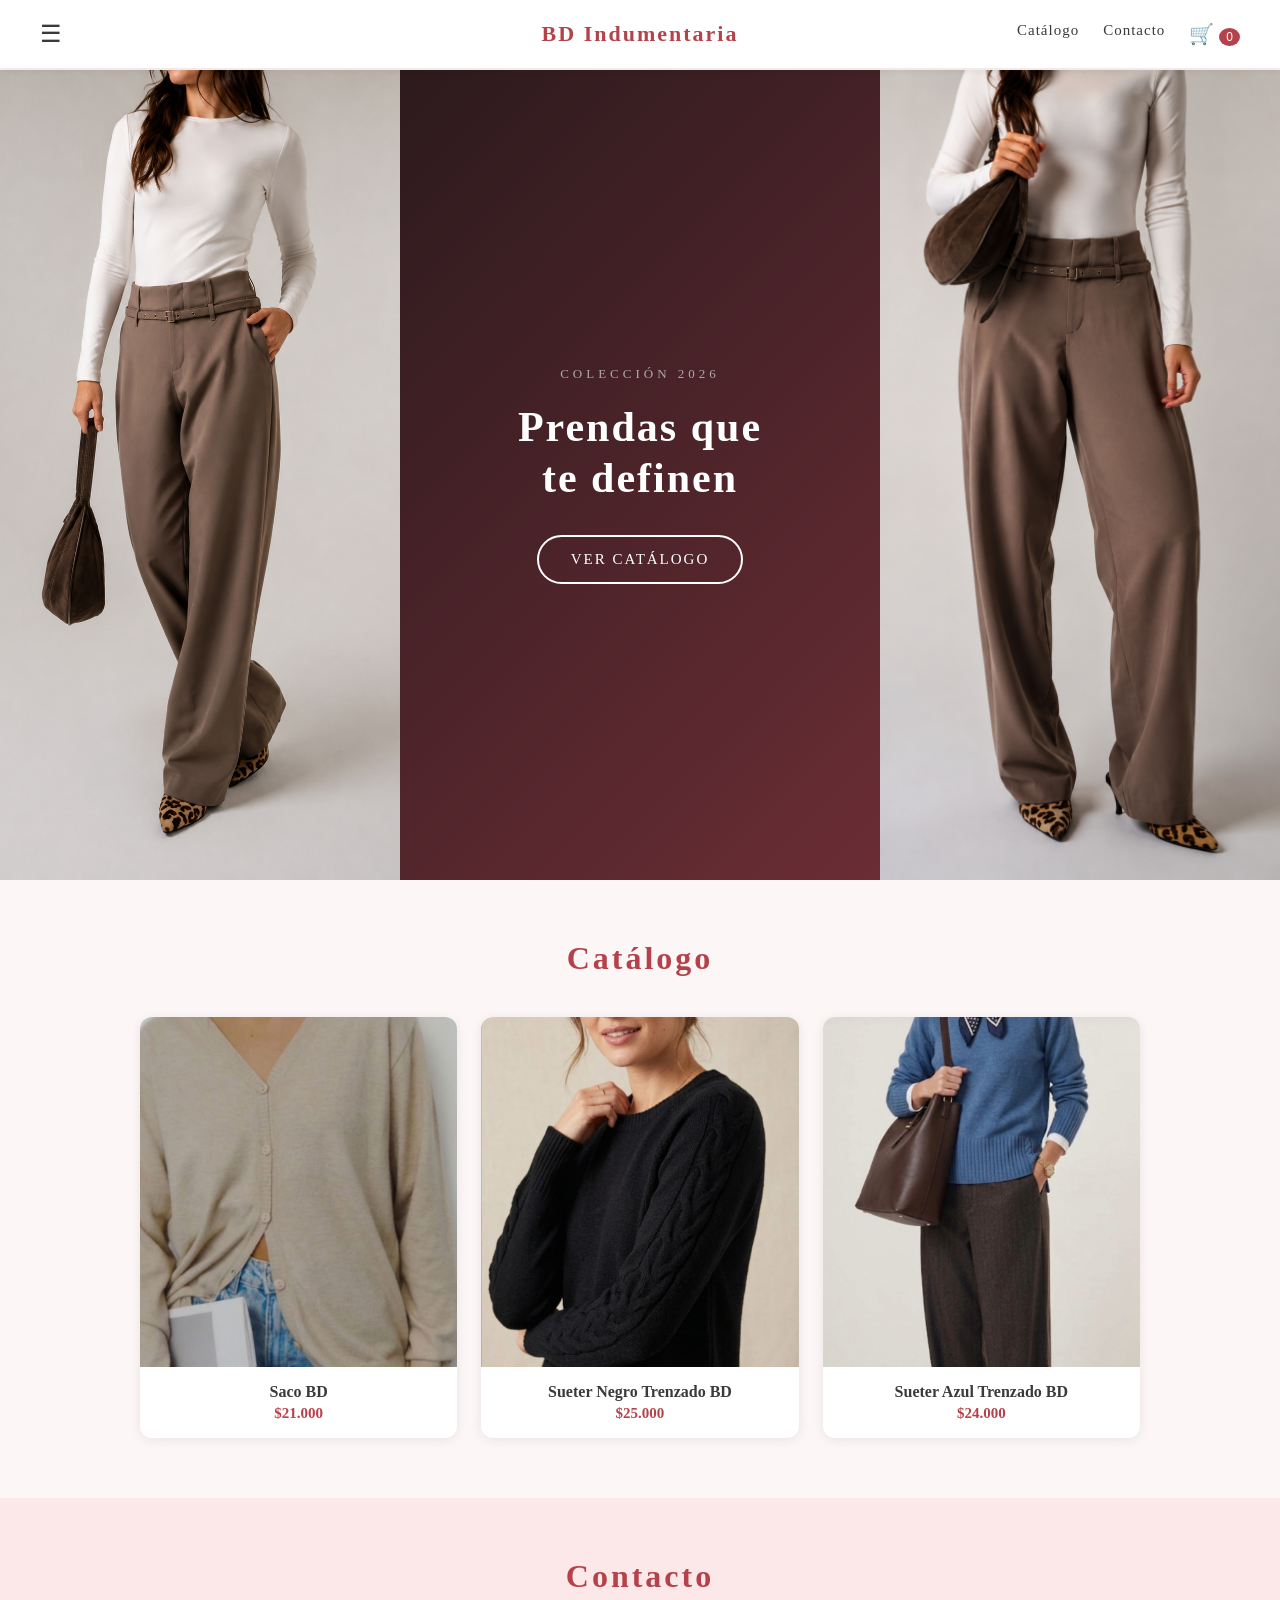
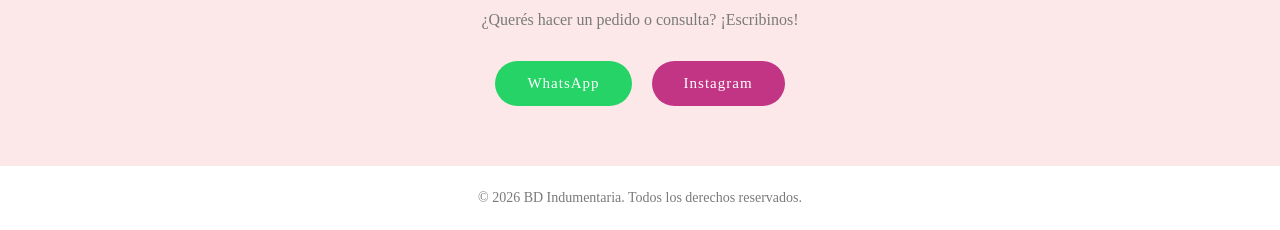
==== index.html @ ef2b6022 "Initial commit" ====
<!DOCTYPE html>
<html lang="es">
    <head>
        <meta charset="UTF-8">
        <meta name="viewport" content="width=device-width, initial-scale=1.0">
        <title>BD Indumentaria</title>
        <link rel="stylesheet" href="style.css">
    </head>
    <body>
        <nav id="navbar">
        <button class="hamburguesa">&#9776;</button>
        <div class="nav-logo">BD Indumentaria</div>
        <div class="nav-derecha">
            <a href="#catalogo">Catálogo</a>
            <a href="#contacto">Contacto</a>
            <button class="carrito-btn" onclick="abrirCarrito()">
            🛒 <span id="carrito-count">0</span>
            </button>
        </div>
        </nav>
        <section class="hero">
        <div class="hero-img">
        <img src="img/hero/foto1.png" alt="Foto 1">
        </div>
        <div class="hero-texto">
            <p class="subtitulo">Colección 2026</p>
            <h2>Prendas que<br>te definen</h2>
            <a href="#catalogo" class="boton-hero">Ver Catálogo</a>
        </div>
        <div class="hero-img">
            <img src="img/hero/foto2.png" alt="Foto 2">
        </div>
        </section>
            <section id="catalogo" class="catalogo">
                <h2>Catálogo</h2>
                <div class="grilla">
                <div class="producto" onclick="abrirProducto('saco')">
                <img src="img/saco/saco1.jpg" alt="Saco">
                <h3>Saco BD</h3>
                <p>$21.000</p>
                </div>
                <div class="producto" onclick="abrirProducto('sueter')">
                <img src="img/sueter/sueter1.jpg" alt="Sueter">
                <h3>Sueter Negro Trenzado BD</h3>
                <p>$25.000</p>
                </div>
                <div class="producto" onclick="abrirProducto('chenil')">
                <img src="img/chenil/chenil1.jpg" alt="Chenil">
                <h3>Sueter Azul Trenzado BD</h3>
                <p>$24.000</p>
                </div>
                </div>
        </section>
        <section id="contacto" class="contacto">
            <h2>Contacto</h2>
            <p>¿Querés hacer un pedido o consulta? ¡Escribinos!</p>
            <div class="contacto-links">
            <a href="https://wa.me/549XXXXXXXXXX" target="_blank" class="btn-contacto whatsapp">WhatsApp</a>
            <a href="https://www.instagram.com/bdindumentaria1/" target="_blank" class="btn-contacto instagram">Instagram</a>
            </div>
        </section>
        <footer>
            <p>© 2026 BD Indumentaria. Todos los derechos reservados.</p>
        </footer>
        
        <div id="modal-producto" class="modal">
            <div class="modal-contenido">
                <button class="cerrar-modal">&#10005;</button>
                    <div class="modal-fotos">
                        <img id="foto-principal" src="" alt="Foto principal">
                        <div class="miniaturas"></div>
                    </div>
            <div class="modal-info">
            <h2></h2>
            <p class="modal-precio"></p>
            <p class="modal-descripcion"></p>
            <button class="btn-agregar-carrito btn-contacto" style="background-color:#b5424a">Agregar al carrito</button>
            <a href="https://wa.me/549XXXXXXXXXX" target="_blank" class="btn-contacto whatsapp">Consultar por WhatsApp</a>
            </div>
        </div>
        </div>

        <div id="modal-carrito" class="modal">
        <div class="modal-contenido">
        <button class="cerrar-carrito">&#10005;</button>
        <h2>Tu carrito</h2>
        <div id="carrito-items"></div>
        <div id="carrito-total" class="carrito-total"></div>
        <button id="btn-whatsapp-carrito" class="btn-contacto whatsapp">
            Consultar por WhatsApp
        </button>
        </div>
        </div>

        <script src="script.js"></script>
    </body>
</html>
---- style.css ----
* {
    margin: 0;
    padding: 0;
    box-sizing: border-box;
    font-family: 'Georgia', serif;
}

body {
    background-color: #fdf6f6;
    color: #3a3a3a;
    padding-top: 70px;
}

nav {
    position: fixed;
    top: 0;
    left: 0;
    width: 100%;
    display: flex;
    justify-content: space-between;
    align-items: center;
    padding: 20px 40px;
    background-color: white;
    box-shadow: 0 2px 8px rgba(0,0,0,0.08);
    transition: padding 0.3s;
    z-index: 1000;
}

nav.chico {
    padding: 10px 40px;
}

.hamburguesa {
    background: none;
    border: none;
    font-size: 24px;
    cursor: pointer;
    color: #3a3a3a;
}

.nav-logo {
    position: absolute;
    left: 50%;
    transform: translateX(-50%);
    font-size: 22px;
    font-weight: bold;
    color: #b5424a;
    letter-spacing: 2px;
}

.nav-derecha {
    display: flex;
    gap: 24px;
    margin-left: auto;
}

.nav-derecha a {
    text-decoration: none;
    color: #3a3a3a;
    font-size: 15px;
    letter-spacing: 1px;
}

.nav-derecha a:hover {
    color: #b5424a;
}

.hero {
    display: flex;
    height: 90vh;
    overflow: hidden;
}

.hero-img {
    flex: 1;
    overflow: hidden;
}

.hero-img img {
    width: 100%;
    height: 100%;
    object-fit: cover;
}

.hero-texto {
    flex: 1;
    background: linear-gradient(135deg, #2c1a1d, #6b2d35);
    display: flex;
    flex-direction: column;
    justify-content: center;
    align-items: center;
    text-align: center;
    padding: 40px;
    color: white;
}

.boton-hero {
    text-decoration: none;
    border: 2px solid white;
    color: white;
    padding: 14px 32px;
    border-radius: 30px;
    font-size: 15px;
    letter-spacing: 2px;
    text-transform: uppercase;
    transition: all 0.3s;
}

.boton-hero:hover {
    background-color: white;
    color: #6b2d35;
}

.hero-texto .subtitulo {
    font-size: 13px;
    letter-spacing: 4px;
    text-transform: uppercase;
    margin-bottom: 20px;
    color: #aaaaaa;
}

.hero-texto h2 {
    font-size: 42px;
    letter-spacing: 2px;
    margin-bottom: 32px;
    line-height: 1.2;
}
.catalogo {
    padding: 60px 40px;
    text-align: center;
}

.catalogo h2 {
    font-size: 32px;
    color: #b5424a;
    letter-spacing: 3px;
    margin-bottom: 40px;
}

.grilla {
    display: grid;
    grid-template-columns: repeat(3, 1fr);
    gap: 24px;
    max-width: 1000px;
    margin: 0 auto;
}

.producto {
    background-color: white;
    border-radius: 12px;
    overflow: hidden;
    box-shadow: 0 2px 12px rgba(0,0,0,0.08);
}

.producto img {
    width: 100%;
}

.producto h3 {
    padding: 12px 16px 4px;
    font-size: 16px;
    color: #3a3a3a;
}

.producto p {
    padding: 0 16px 16px;
    color: #b5424a;
    font-size: 15px;
    font-weight: bold;
}

.contacto {
    padding: 60px 40px;
    text-align: center;
    background-color: #fce8e8;
}

.contacto h2 {
    font-size: 32px;
    color: #b5424a;
    letter-spacing: 3px;
    margin-bottom: 16px;
}

.contacto p {
    color: #7a7a7a;
    margin-bottom: 32px;
    font-size: 16px;
}

.contacto-links {
    display: flex;
    justify-content: center;
    gap: 20px;
}

.btn-contacto {
    text-decoration: none;
    padding: 14px 32px;
    border-radius: 30px;
    font-size: 15px;
    letter-spacing: 1px;
    color: white;
}

.whatsapp {
    background-color: #25d366;
}

.instagram {
    background-color: #c13584;
}

footer {
    text-align: center;
    padding: 24px;
    background-color: white;
    color: #7a7a7a;
    font-size: 14px;
}

.modal {
    display: none;
    position: fixed;
    top: 0;
    left: 0;
    width: 100%;
    height: 100%;
    background-color: rgba(0,0,0,0.7);
    z-index: 2000;
    justify-content: center;
    align-items: center;
}

.modal.activo {
    display: flex;
}

.modal-contenido {
    background-color: white;
    border-radius: 12px;
    padding: 32px;
    max-width: 800px;
    width: 90%;
    display: flex;
    gap: 32px;
    position: relative;
    max-height: 90vh;
    overflow-y: auto;
}

.cerrar-modal {
    position: absolute;
    top: 16px;
    right: 16px;
    background: none;
    border: none;
    font-size: 20px;
    cursor: pointer;
    color: #3a3a3a;
}

.modal-fotos {
    flex: 1;
}

#foto-principal {
    width: 100%;
    height: 350px;
    object-fit: cover;
    border-radius: 8px;
    margin-bottom: 12px;
}

.miniaturas img {
    width: 70px;
    height: 70px;
    object-fit: cover;
    border-radius: 6px;
    cursor: pointer;
    border: 2px solid transparent;
}

.miniaturas img:hover {
    border-color: #b5424a;
}
.modal-info {
    flex: 1;
    display: flex;
    flex-direction: column;
    gap: 16px;
}

.modal-info h2 {
    font-size: 28px;
    color: #3a3a3a;
}

.modal-precio {
    font-size: 22px;
    color: #b5424a;
    font-weight: bold;
}

.modal-descripcion {
    color: #7a7a7a;
    line-height: 1.6;
}

.producto {
    cursor: pointer;
}

.producto img {
    width: 100%;
    height: 350px;
    object-fit: cover;
}

.carrito-btn {
    background: none;
    border: none;
    font-size: 20px;
    cursor: pointer;
    color: #3a3a3a;
    position: relative;
}

#carrito-count {
    background-color: #b5424a;
    color: white;
    border-radius: 50%;
    padding: 2px 7px;
    font-size: 12px;
    font-family: Arial, sans-serif;
}

.carrito-total {
    font-size: 18px;
    font-weight: bold;
    color: #b5424a;
    margin: 16px 0;
}

.carrito-item {
    display: flex;
    justify-content: space-between;
    align-items: center;
    padding: 12px 0;
    border-bottom: 1px solid #f0e0e0;
    font-size: 15px;
}

.carrito-item button {
    background: none;
    border: none;
    color: #b5424a;
    cursor: pointer;
    font-size: 18px;
}

#modal-carrito .modal-contenido {
    flex-direction: column;
    max-width: 500px;
}

#modal-carrito h2 {
    color: #b5424a;
    letter-spacing: 2px;
    margin-bottom: 16px;
}
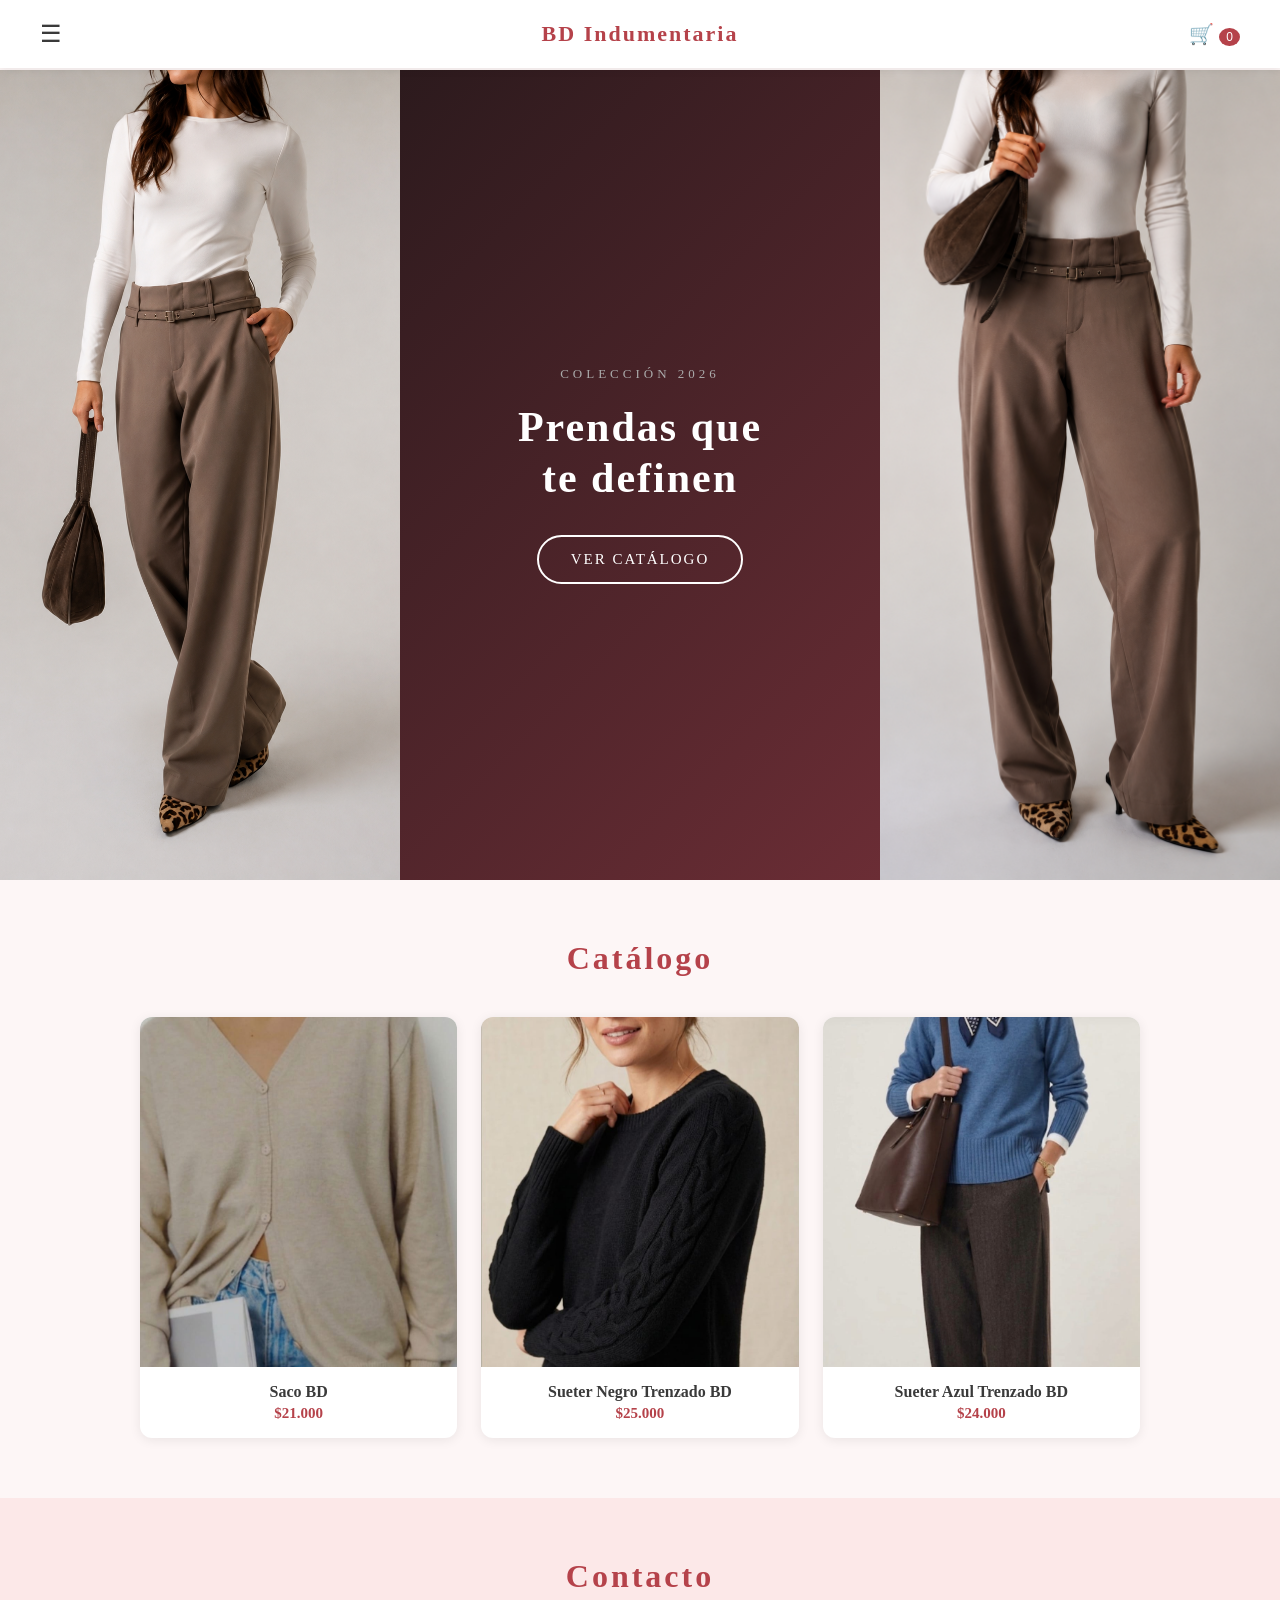
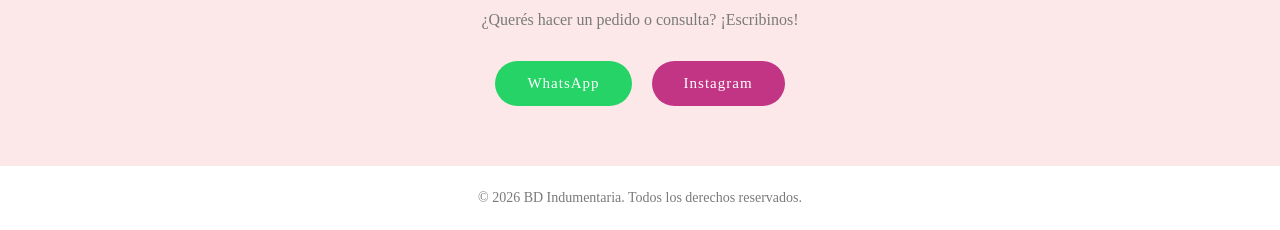
==== commit 47ccd88f: "Menu lateral y responsive Modifique el menu lateral, agregando el catalogo y el contacto ahi mismo, " ====
--- a/index.html
+++ b/index.html
@@ -11,13 +11,35 @@
         <button class="hamburguesa">&#9776;</button>
         <div class="nav-logo">BD Indumentaria</div>
         <div class="nav-derecha">
-            <a href="#catalogo">Catálogo</a>
-            <a href="#contacto">Contacto</a>
-            <button class="carrito-btn" onclick="abrirCarrito()">
-            🛒 <span id="carrito-count">0</span>
-            </button>
+        <button class="carrito-btn" onclick="abrirCarrito()">
+        🛒 <span id="carrito-count">0</span>
+        </button>
         </div>
         </nav>
+        <div id="menu-lateral" class="menu-lateral">
+        <button class="cerrar-menu">&#10005;</button>
+        <ul class="menu-items">
+        <li><a href="#">Inicio</a></li>
+        <li class="menu-con-submenu">
+        <span>Productos ›</span>
+        <ul class="submenu">
+            <li><a href="#catalogo">Sacos</a></li>
+            <li><a href="#catalogo">Pantalones</a></li>
+            <li><a href="#catalogo">Remeras</a></li>
+            <li><a href="#catalogo">Buzos</a></li>
+        </ul>
+        </li>
+        <li class="menu-con-submenu-accesorios">
+        <span>Accesorios ›</span>
+        <ul class="submenu-accesorios">
+            <li><a href="#catalogo">Bufandas</a></li>
+            <li><a href="#catalogo">Boinas</a></li>
+        </ul>
+        </li>
+        <li><a href="#contacto">Contacto</a></li>
+        </ul>
+        </div>
+        <div id="overlay-menu" class="overlay-menu"></div>
         <section class="hero">
         <div class="hero-img">
         <img src="img/hero/foto1.png" alt="Foto 1">
--- a/style.css
+++ b/style.css
@@ -368,4 +368,169 @@
     color: #b5424a;
     letter-spacing: 2px;
     margin-bottom: 16px;
-}+}
+
+@media (max-width: 768px) {
+
+    nav {
+        flex-wrap: wrap;
+        padding: 12px 16px;
+    }
+
+    .nav-logo {
+        position: static;
+        transform: none;
+        width: 100%;
+        text-align: center;
+        margin-bottom: 8px;
+    }
+
+    .nav-derecha {
+        margin: 0 auto;
+    }
+
+    .hero {
+        flex-direction: column;
+        height: auto;
+    }
+
+    .hero-img {
+        height: 300px;
+    }
+
+    .hero-texto {
+        padding: 40px 20px;
+    }
+
+    .hero-texto h2 {
+        font-size: 28px;
+    }
+
+    .grilla {
+        grid-template-columns: 1fr;
+    }
+
+    .modal-contenido {
+        flex-direction: column;
+    }
+
+    .hero-img:last-child {
+        display: none;
+    }
+
+    .hero-img {
+        height: 500px;
+    }
+
+    .hero-texto {
+        height: auto;
+    }
+}
+
+.menu-lateral {
+    position: fixed;
+    top: 0;
+    left: -300px;
+    width: 280px;
+    height: 100%;
+    background-color: white;
+    z-index: 3000;
+    padding: 40px 24px;
+    transition: left 0.3s;
+    box-shadow: 4px 0 12px rgba(0,0,0,0.1);
+}
+
+.menu-lateral.abierto {
+    left: 0;
+}
+
+.cerrar-menu {
+    background: none;
+    border: none;
+    font-size: 20px;
+    cursor: pointer;
+    color: #3a3a3a;
+    margin-bottom: 32px;
+    display: block;
+}
+
+.menu-items {
+    list-style: none;
+}
+
+.menu-items li {
+    padding: 14px 0;
+    border-bottom: 1px solid #f0e0e0;
+    font-size: 16px;
+    letter-spacing: 1px;
+}
+
+.menu-items a {
+    text-decoration: none;
+    color: #3a3a3a;
+}
+
+.menu-items a:hover {
+    color: #b5424a;
+}
+
+.menu-con-submenu span {
+    cursor: pointer;
+    color: #3a3a3a;
+}
+
+.menu-con-submenu span:hover {
+    color: #b5424a;
+}
+
+.submenu {
+    list-style: none;
+    display: none;
+    padding-left: 16px;
+    margin-top: 8px;
+}
+
+.submenu.abierto {
+    display: block;
+}
+
+.submenu li {
+    padding: 8px 0;
+    border-bottom: none;
+    font-size: 14px;
+}
+
+.overlay-menu {
+    display: none;
+    position: fixed;
+    top: 0;
+    left: 0;
+    width: 100%;
+    height: 100%;
+    background-color: rgba(0,0,0,0.5);
+    z-index: 2500;
+}
+
+.overlay-menu.activo {
+    display: block;
+}
+
+.submenu-accesorios {
+    list-style: none;
+    display: none;
+    padding-left: 16px;
+    margin-top: 8px;
+}
+
+.submenu-accesorios.abierto {
+    display: block;
+}
+
+.menu-con-submenu-accesorios span {
+    cursor: pointer;
+    color: #3a3a3a;
+}
+
+.menu-con-submenu-accesorios span:hover {
+    color: #b5424a;
+}
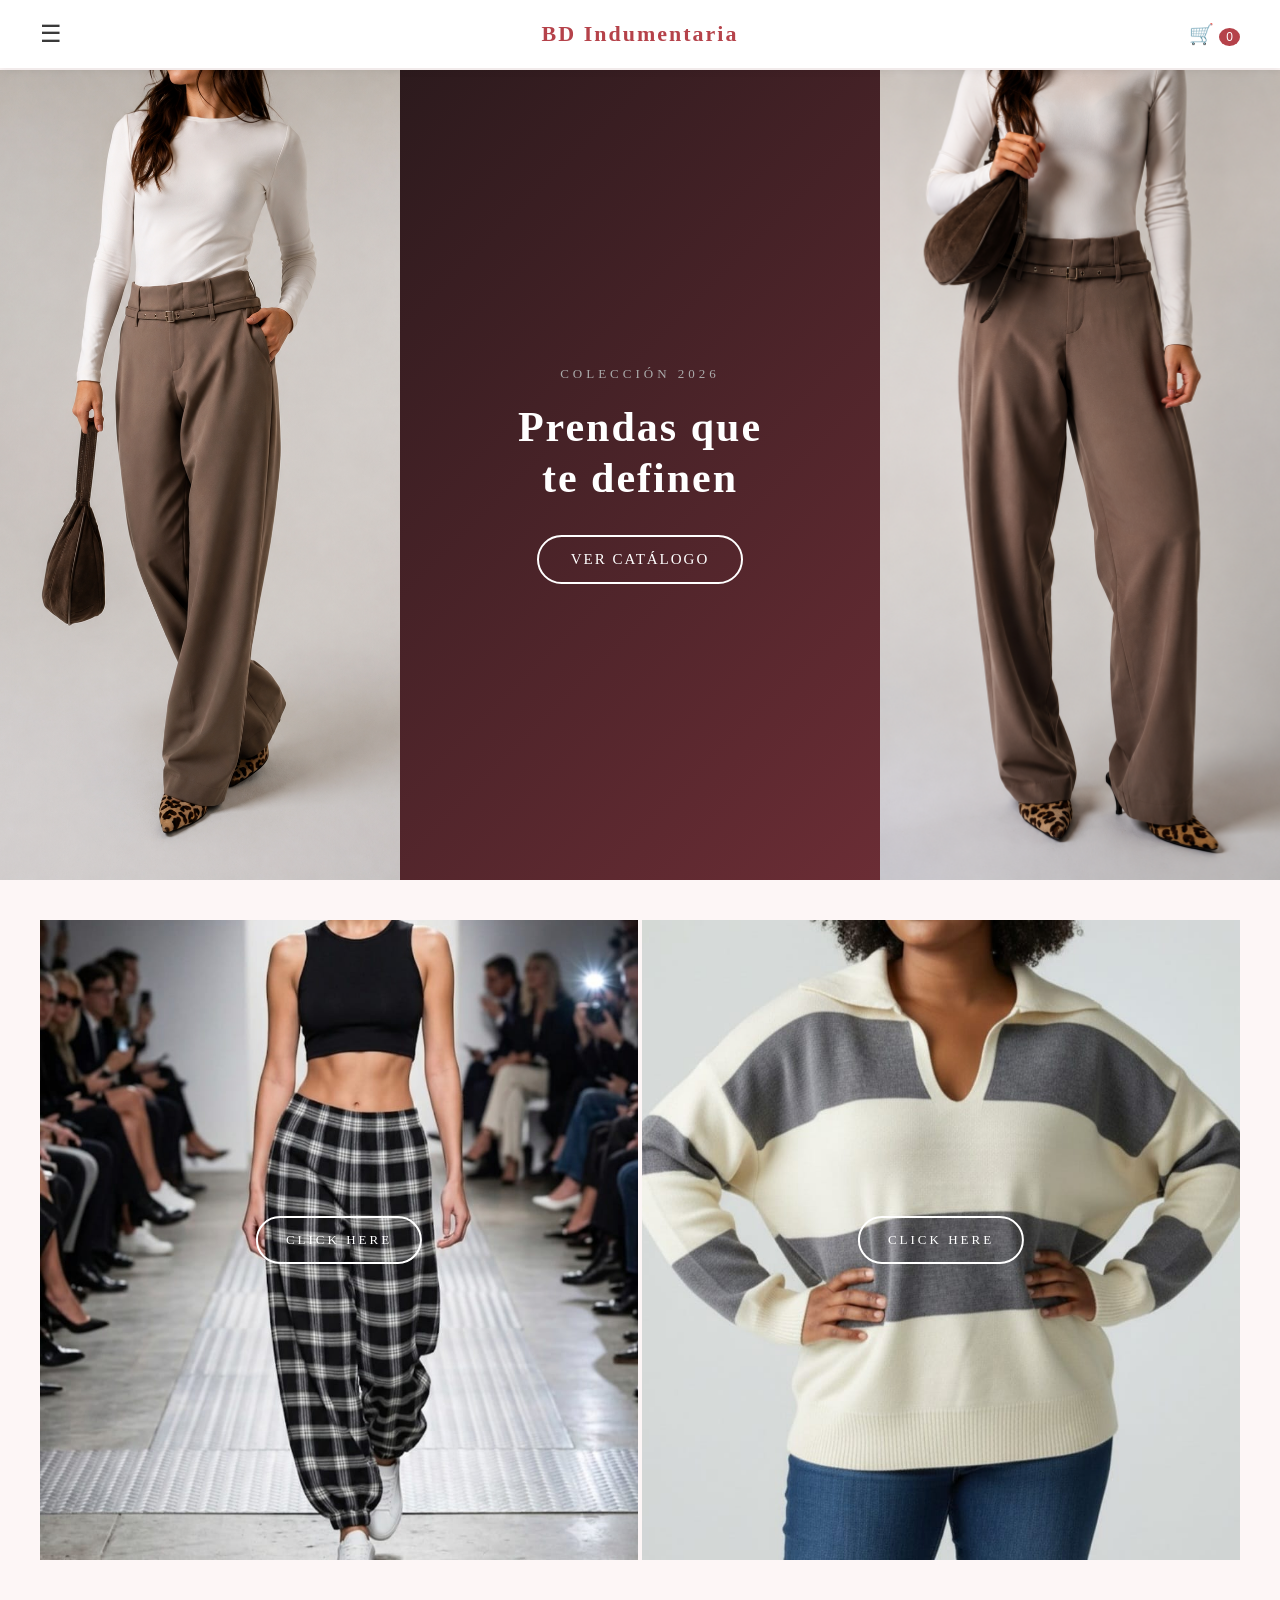
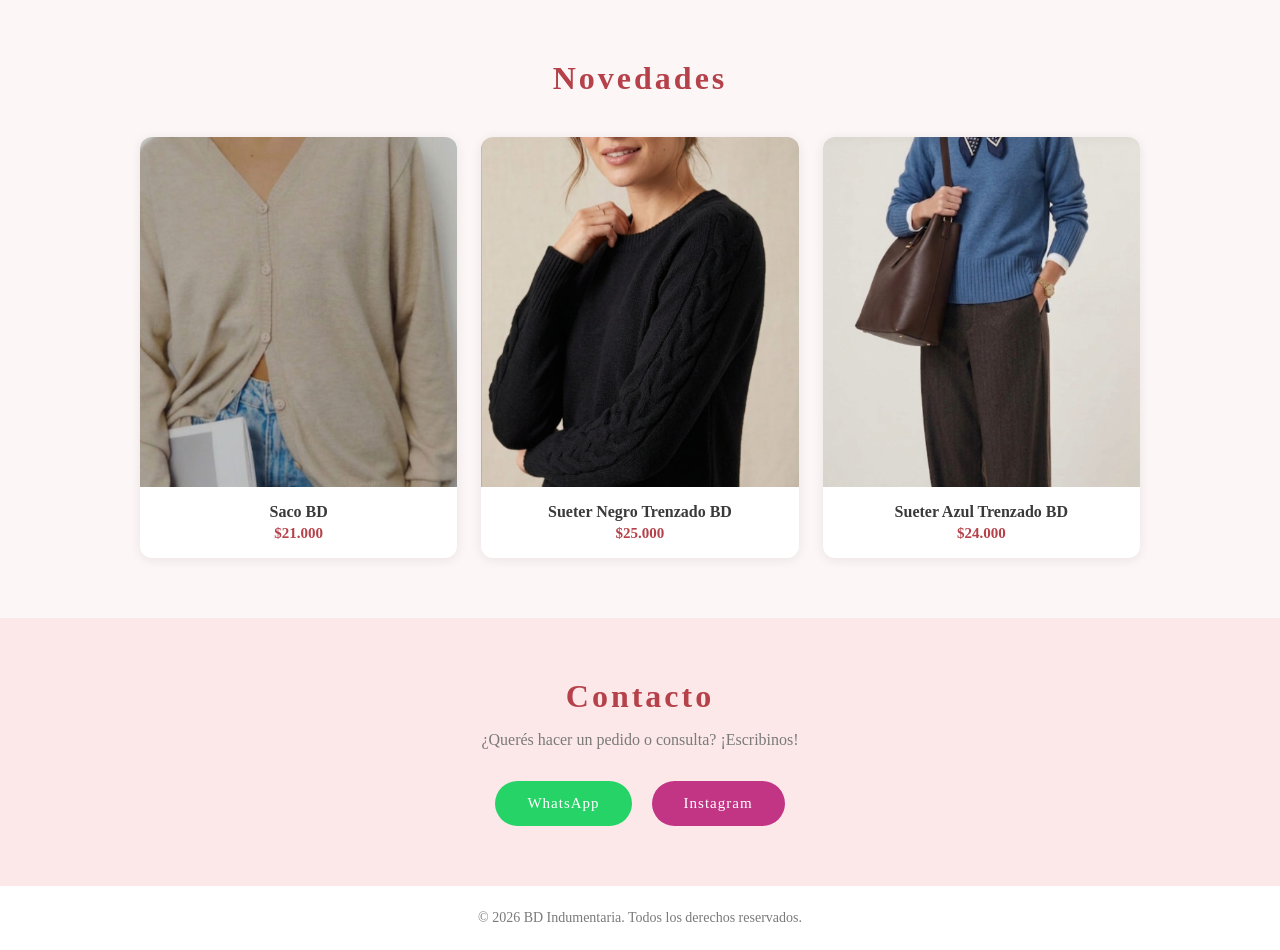
==== commit 932788ef: "feature, talles, categorizacion de productos añadi un feature con dos imagenes, modificaciones minim" ====
--- a/index.html
+++ b/index.html
@@ -23,10 +23,10 @@
         <li class="menu-con-submenu">
         <span>Productos ›</span>
         <ul class="submenu">
-            <li><a href="#catalogo">Sacos</a></li>
-            <li><a href="#catalogo">Pantalones</a></li>
-            <li><a href="#catalogo">Remeras</a></li>
-            <li><a href="#catalogo">Buzos</a></li>
+        <li><a href="sacos.html">Sacos</a></li>
+        <li><a href="pantalones.html">Pantalones</a></li>
+        <li><a href="remeras.html">Remeras</a></li>
+        <li><a href="buzos.html">Buzos</a></li>
         </ul>
         </li>
         <li class="menu-con-submenu-accesorios">
@@ -53,8 +53,18 @@
             <img src="img/hero/foto2.png" alt="Foto 2">
         </div>
         </section>
-            <section id="catalogo" class="catalogo">
-                <h2>Catálogo</h2>
+        <section class="featured">
+        <div class="featured-item" onclick="abrirProducto('saco')">
+        <img src="img/feature/feature1.jpg" alt="Featured 1">
+        <button class="btn-featured">CLICK HERE</button>
+        </div>
+        <div class="featured-item" onclick="abrirProducto('sueter')">
+        <img src="img/feature/feature2.jpg" alt="Featured 2">
+        <button class="btn-featured">CLICK HERE</button>
+        </div>
+        </section>
+            <section id="novedades" class="catalogo">
+                <h2>Novedades</h2>
                 <div class="grilla">
                 <div class="producto" onclick="abrirProducto('saco')">
                 <img src="img/saco/saco1.jpg" alt="Saco">
@@ -96,6 +106,7 @@
             <h2></h2>
             <p class="modal-precio"></p>
             <p class="modal-descripcion"></p>
+            <div class="modal-talles"></div>
             <button class="btn-agregar-carrito btn-contacto" style="background-color:#b5424a">Agregar al carrito</button>
             <a href="https://wa.me/549XXXXXXXXXX" target="_blank" class="btn-contacto whatsapp">Consultar por WhatsApp</a>
             </div>
--- a/style.css
+++ b/style.css
@@ -373,20 +373,22 @@
 @media (max-width: 768px) {
 
     nav {
-        flex-wrap: wrap;
+        display: grid;
+        grid-template-columns: auto 1fr auto;
+        align-items: center;
         padding: 12px 16px;
     }
 
     .nav-logo {
         position: static;
         transform: none;
-        width: 100%;
         text-align: center;
-        margin-bottom: 8px;
+        font-size: 18px;
     }
 
     .nav-derecha {
-        margin: 0 auto;
+        margin: 0;
+        justify-content: flex-end;
     }
 
     .hero {
@@ -394,12 +396,17 @@
         height: auto;
     }
 
+    .hero-img:last-child {
+        display: none;
+    }
+
     .hero-img {
-        height: 300px;
+        height: 500px;
     }
 
     .hero-texto {
         padding: 40px 20px;
+        height: auto;
     }
 
     .hero-texto h2 {
@@ -414,16 +421,13 @@
         flex-direction: column;
     }
 
-    .hero-img:last-child {
-        display: none;
-    }
-
-    .hero-img {
-        height: 500px;
-    }
-
-    .hero-texto {
+    .featured {
+        grid-template-columns: 1fr;
         height: auto;
+    }
+
+    .featured-item {
+        height: 400px;
     }
 }
 
@@ -534,3 +538,118 @@
 .menu-con-submenu-accesorios span:hover {
     color: #b5424a;
 }
+
+.featured {
+    display: grid;
+    grid-template-columns: 1fr 1fr;
+    height: 80vh;
+    gap: 4px;
+    padding: 40px;
+    background-color: #fdf6f6;
+}
+
+.featured-item {
+    position: relative;
+    overflow: hidden;
+    cursor: pointer;
+}
+
+.featured-item img {
+    width: 100%;
+    height: 100%;
+    object-fit: cover;
+    transition: transform 0.4s;
+}
+
+.featured-item:hover img {
+    transform: scale(1.05);
+}
+
+.btn-featured {
+    position: absolute;
+    top: 50%;
+    left: 50%;
+    transform: translate(-50%, -50%);
+    background: transparent;
+    border: 2px solid white;
+    color: white;
+    padding: 14px 28px;
+    border-radius: 30px;
+    font-size: 13px;
+    letter-spacing: 3px;
+    cursor: pointer;
+    transition: all 0.3s;
+}
+
+.btn-featured:hover {
+    background-color: white;
+    color: #3a3a3a;
+}
+
+.pagina-categoria {
+    padding: 40px;
+    min-height: 60vh;
+}
+
+.pagina-categoria h1 {
+    font-size: 28px;
+    letter-spacing: 3px;
+    color: #3a3a3a;
+    margin-bottom: 32px;
+    text-transform: uppercase;
+}
+
+.breadcrumb {
+    font-size: 13px;
+    color: #7a7a7a;
+    margin-bottom: 16px;
+    letter-spacing: 1px;
+}
+
+.breadcrumb a {
+    text-decoration: none;
+    color: #7a7a7a;
+}
+
+.breadcrumb a:hover {
+    color: #b5424a;
+}
+
+.breadcrumb span {
+    color: #b5424a;
+    font-weight: bold;
+}
+
+.modal-talles {
+    display: flex;
+    flex-wrap: wrap;
+    gap: 8px;
+    align-items: center;
+}
+
+.modal-talles p {
+    width: 100%;
+    font-size: 14px;
+    color: #7a7a7a;
+    margin: 0;
+}
+
+.btn-talle {
+    padding: 8px 14px;
+    border: 2px solid #ddd;
+    border-radius: 6px;
+    background: none;
+    cursor: pointer;
+    font-size: 14px;
+    color: #3a3a3a;
+}
+
+.btn-talle:hover {
+    border-color: #b5424a;
+}
+
+.btn-talle.seleccionado {
+    border-color: #b5424a;
+    background-color: #b5424a;
+    color: white;
+}
